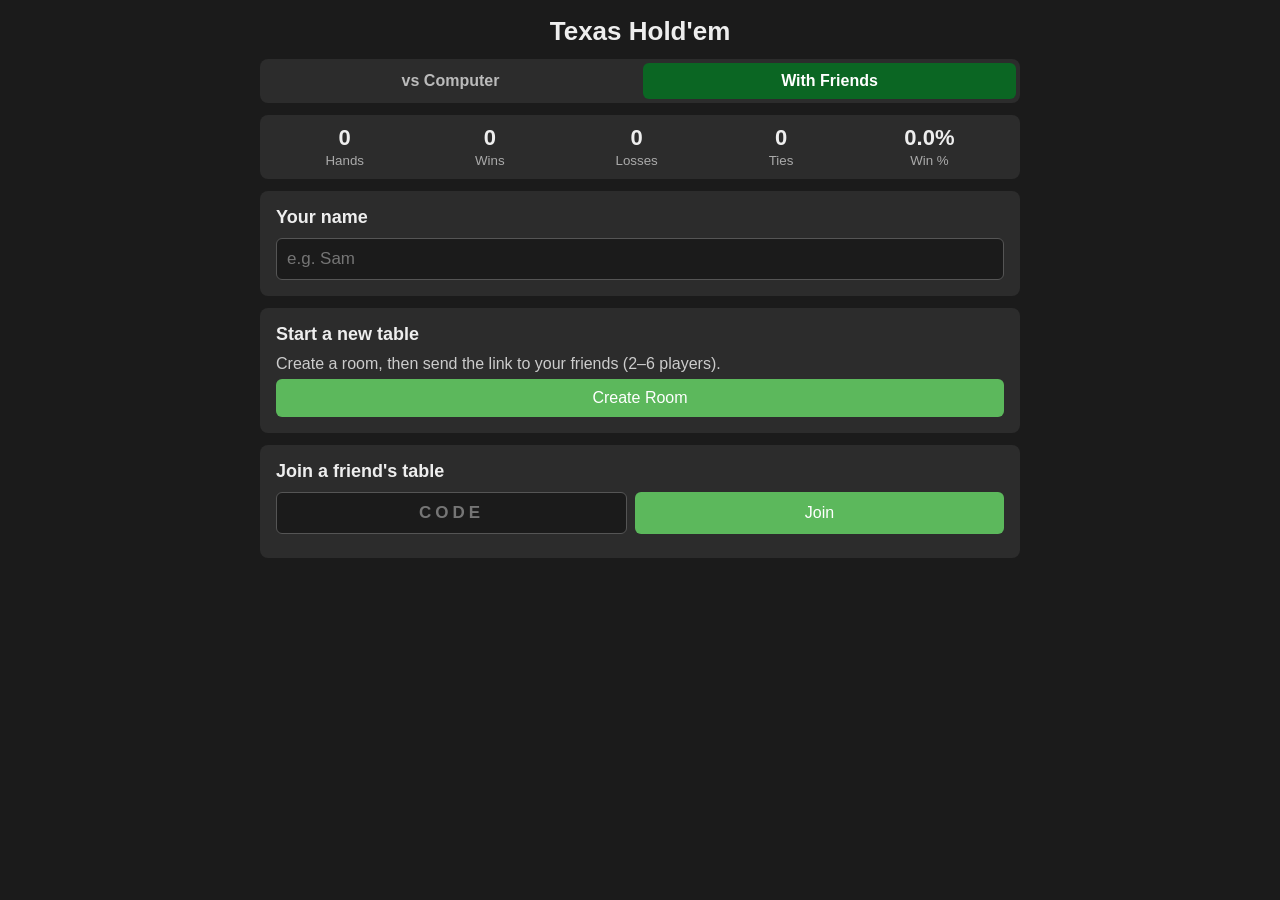
==== friends.html @ 434889f1 "Add 'With Friends' mode: play at a shared table on your own phones - friends.html/friends.js: create" ====
<!DOCTYPE html>
<html lang="en">
<head>
  <meta charset="UTF-8">
  <meta name="viewport" content="width=device-width, initial-scale=1, viewport-fit=cover">
  <title>Texas Hold'em: With Friends</title>
  <meta name="theme-color" content="#1b1b1b">
  <meta name="description" content="Simple Texas Hold'em against the computer or with friends, with win/loss stats.">
  <link rel="manifest" href="manifest.webmanifest">
  <link rel="icon" type="image/png" sizes="192x192" href="icons/icon-192.png">
  <link rel="apple-touch-icon" href="icons/apple-touch-icon.png">
  <meta name="apple-mobile-web-app-capable" content="yes">
  <meta name="mobile-web-app-capable" content="yes">
  <meta name="apple-mobile-web-app-status-bar-style" content="black">
  <meta name="apple-mobile-web-app-title" content="Hold'em">
  <link rel="stylesheet" href="style.css">
</head>
<body>
<div class="wrap">
  <h1>Texas Hold'em</h1>
  <nav class="nav"><a href="./">vs Computer</a><a href="friends.html" class="active">With Friends</a></nav>

  <div class="stats" title="Your hands with friends on this device">
    <div><span id="stat-played">0</span><small>Hands</small></div>
    <div><span id="stat-wins">0</span><small>Wins</small></div>
    <div><span id="stat-losses">0</span><small>Losses</small></div>
    <div><span id="stat-ties">0</span><small>Ties</small></div>
    <div><span id="stat-pct">0.0%</span><small>Win %</small></div>
  </div>

  <!-- Create or join a room -->
  <section id="home-view" hidden>
    <div class="panel">
      <h2>Your name</h2>
      <input type="text" id="name-input" maxlength="16" placeholder="e.g. Sam" autocomplete="nickname">
    </div>
    <div class="panel">
      <h2>Start a new table</h2>
      <p>Create a room, then send the link to your friends (2&ndash;6 players).</p>
      <button class="primary" id="create-btn" style="width:100%">Create Room</button>
    </div>
    <div class="panel">
      <h2>Join a friend's table</h2>
      <div class="row">
        <input type="text" class="code" id="code-input" maxlength="4" placeholder="CODE" autocomplete="off">
        <button class="primary" id="join-btn">Join</button>
      </div>
    </div>
    <div class="error" id="home-error"></div>
  </section>

  <!-- Waiting for players -->
  <section id="lobby-view" hidden>
    <div class="panel" style="text-align:center">
      <p>Room code</p>
      <div class="room-code" id="lobby-code"></div>
      <button class="primary" id="share-btn">Share invite link</button>
      <p id="share-note" style="min-height:20px"></p>
    </div>
    <div class="panel">
      <h2>Players (<span id="lobby-count">0</span>/6)</h2>
      <ul class="lobby-list" id="lobby-list"></ul>
      <button class="primary" id="start-btn" style="width:100%">Start Game</button>
      <p id="lobby-wait"></p>
    </div>
    <div class="footer"><button class="secondary" id="lobby-leave-btn">Leave Room</button></div>
  </section>

  <!-- At the table -->
  <section id="game-view" hidden>
    <div class="room-bar">
      <span>Room <b id="game-code"></b></span>
      <button class="secondary" id="game-share-btn">Invite</button>
    </div>
    <div class="table multi">
      <div class="seats" id="seats"></div>
      <div class="middle">
        <div class="pot">Pot: <b id="pot">0</b> <small id="street"></small></div>
        <div class="cards" id="board"></div>
      </div>
      <div class="seat me-box">
        <div class="cards" id="your-cards"></div>
        <div class="seat-info" id="me-info"></div>
        <div class="equity-box"><span class="label">Win chance:</span><span class="equity" id="equity"></span></div>
      </div>
    </div>

    <div class="message" id="message"></div>

    <div class="controls">
      <button id="fold-btn">Fold</button>
      <button id="call-btn">Check</button>
      <button id="raise-btn">Raise</button>
      <button id="rebuy-btn" hidden>Rebuy 1000</button>
    </div>

    <div class="log"><ul id="log"></ul></div>

    <div class="panel" style="margin-top:14px">
      <h2>Table scores</h2>
      <table class="score">
        <thead><tr><th>Player</th><th>Chips</th><th>Hands</th><th>Won</th><th>Win %</th></tr></thead>
        <tbody id="score-body"></tbody>
      </table>
    </div>
    <div class="footer"><button class="secondary" id="leave-btn">Leave Table</button></div>
  </section>

  <p class="message" id="loading">Loading&hellip;</p>
</div>

<script src="poker.js"></script>
<script src="config.js"></script>
<script src="vendor/supabase.js"></script>
<script src="friends.js"></script>
<script>
  if ('serviceWorker' in navigator && location.protocol.startsWith('http')) {
    window.addEventListener('load', () => navigator.serviceWorker.register('sw.js').catch(() => {}));
  }
</script>
</body>
</html>
---- style.css ----
/* Shared styles for both pages */
* { box-sizing: border-box; -webkit-tap-highlight-color: transparent; }
html, body { background: #1b1b1b; }
body { font-family: Arial, sans-serif; color: #eee; margin: 0;
       padding: max(16px, env(safe-area-inset-top)) max(12px, env(safe-area-inset-right))
                max(16px, env(safe-area-inset-bottom)) max(12px, env(safe-area-inset-left));
       touch-action: manipulation; -webkit-user-select: none; user-select: none; }
.wrap { max-width: 760px; margin: 0 auto; }
h1 { text-align: center; margin: 0 0 12px; font-size: 26px; }
.stats { display: flex; justify-content: space-around; background: #2c2c2c; border-radius: 8px; padding: 10px; margin-bottom: 12px; text-align: center; }
.stats div span { display: block; font-size: 22px; font-weight: bold; }
.stats small { color: #aaa; }
.table { background: #0b6623; border: 8px solid #5a3a1a; border-radius: 120px; padding: 24px 32px; text-align: center; }
.seat { margin: 8px 0; }
.seat-info { font-size: 15px; margin: 6px 0; }
.tag { background: #fff; color: #000; border-radius: 50%; padding: 1px 6px; font-size: 12px; font-weight: bold; margin-left: 6px; }
.bet { color: #ffd700; margin-left: 10px; }
.hand-name { color: #cfe; font-style: italic; margin-left: 10px; }
.cards { display: flex; justify-content: center; gap: 8px; min-height: 84px; }
.card { width: 56px; height: 80px; background: #fff; color: #111; border-radius: 6px; display: flex; align-items: center; justify-content: center; font-size: 22px; font-weight: bold; box-shadow: 0 2px 4px rgba(0,0,0,.4); }
.card.red { color: #c00; }
.card.back { background: repeating-linear-gradient(45deg, #1e3c8c, #1e3c8c 6px, #2a52b8 6px, #2a52b8 12px); border: 2px solid #fff; }
.card.empty { background: rgba(0,0,0,.15); box-shadow: none; border: 1px dashed rgba(255,255,255,.3); }
.middle { margin: 18px 0; }
.pot { font-size: 18px; margin-bottom: 8px; }
.message { min-height: 24px; text-align: center; margin: 12px 0; font-size: 17px; font-weight: bold; }
.controls { display: flex; justify-content: center; gap: 10px; flex-wrap: wrap; }
button { font-size: 16px; padding: 10px 20px; border: none; border-radius: 6px; cursor: pointer; background: #e0e0e0; color: #111; }
button:disabled { opacity: .4; cursor: default; }
#fold-btn { background: #d9534f; color: #fff; }
#call-btn { background: #5bc0de; }
#raise-btn { background: #f0ad4e; }
#next-btn { background: #5cb85c; color: #fff; }
#reset-btn { font-size: 12px; padding: 4px 10px; background: #555; color: #ddd; }
.log { background: #2c2c2c; border-radius: 8px; padding: 8px 12px; margin-top: 14px; max-height: 180px; overflow-y: auto; font-size: 14px; }
.log ul { list-style: none; padding: 0; margin: 0; }
.log li { padding: 2px 0; border-bottom: 1px solid #383838; }
.footer { text-align: center; margin-top: 10px; }
.equity-box { margin-top: 8px; font-size: 14px; color: #cfe; min-height: 18px; }
.equity-box .label { color: #fff; margin-right: 4px; }
.equity span { opacity: .7; white-space: nowrap; }
.equity span.now { opacity: 1; color: #ffd700; font-size: 16px; }

/* Page switcher */
.nav { display: flex; gap: 6px; margin-bottom: 12px; background: #2c2c2c; border-radius: 8px; padding: 4px; }
.nav a { flex: 1; text-align: center; padding: 9px 4px; border-radius: 6px; color: #bbb; text-decoration: none; font-weight: bold; }
.nav a.active { background: #0b6623; color: #fff; }

/* Friends: forms and lobby */
.panel { background: #2c2c2c; border-radius: 8px; padding: 16px; margin-bottom: 12px; }
.panel h2 { margin: 0 0 10px; font-size: 18px; }
.panel p { margin: 6px 0; color: #ccc; }
.row { display: flex; gap: 8px; margin: 8px 0; }
.row > * { flex: 1; }
input[type=text] { font-size: 17px; padding: 10px; border-radius: 6px; border: 1px solid #555; background: #1b1b1b; color: #fff; width: 100%;
                   -webkit-user-select: text; user-select: text; }
input.code { text-transform: uppercase; letter-spacing: 4px; text-align: center; font-weight: bold; }
.primary { background: #5cb85c; color: #fff; }
.secondary { background: #555; color: #eee; }
.error { color: #ff8080; min-height: 20px; margin-top: 6px; }
.room-code { font-size: 40px; font-weight: bold; letter-spacing: 8px; text-align: center; margin: 4px 0; color: #ffd700; }
.lobby-list { list-style: none; padding: 0; margin: 8px 0; }
.lobby-list li { padding: 8px 10px; background: #1f1f1f; border-radius: 6px; margin: 4px 0; }
.room-bar { display: flex; align-items: center; justify-content: space-between; gap: 8px; margin-bottom: 10px; }
.room-bar b { color: #ffd700; letter-spacing: 2px; }
.room-bar button { padding: 6px 12px; font-size: 14px; }

/* Friends: table */
.table.multi { border-radius: 40px; padding: 16px 12px; }
.seats { display: grid; grid-template-columns: repeat(auto-fit, minmax(110px, 1fr)); gap: 8px; }
.seat-box { background: rgba(0,0,0,.25); border-radius: 8px; padding: 6px; font-size: 13px; border: 2px solid transparent; }
.seat-box.turn { border-color: #ffd700; background: rgba(255,215,0,.12); }
.seat-box.out { opacity: .5; }
.seat-box .name { font-weight: bold; font-size: 14px; white-space: nowrap; overflow: hidden; text-overflow: ellipsis; }
.seat-box .cards { min-height: 0; gap: 3px; margin: 4px 0; }
.seat-box .card { width: 30px; height: 42px; font-size: 13px; border-radius: 4px; }
.seat-box .status { color: #cfe; min-height: 16px; }
.seat-box .bet { margin: 0; }
.win { color: #7CFC00; font-weight: bold; }
.loss { color: #ff9a9a; }
.me-box { margin-top: 6px; }
.timer { color: #ffd700; font-weight: bold; }
.score { width: 100%; border-collapse: collapse; font-size: 14px; }
.score th, .score td { padding: 5px 4px; text-align: right; border-bottom: 1px solid #383838; }
.score th:first-child, .score td:first-child { text-align: left; }
.score tr.me td { color: #ffd700; }
#rebuy-btn { background: #5cb85c; color: #fff; }

/* Phones */
@media (max-width: 520px) {
  h1 { font-size: 22px; margin-bottom: 8px; }
  .stats { padding: 8px 4px; }
  .stats div span { font-size: 18px; }
  .stats small { font-size: 11px; }
  .table { border-radius: 40px; border-width: 6px; padding: 14px 8px; }
  .cards { gap: 5px; min-height: 68px; }
  .card { width: 46px; height: 66px; font-size: 18px; }
  .middle { margin: 12px 0; }
  .seat-info { font-size: 14px; }
  .bet, .hand-name { display: inline-block; margin-left: 6px; }
  .message { font-size: 15px; margin: 10px 0; }
  .controls { gap: 8px; flex-wrap: nowrap; }
  .controls button { flex: 1; padding: 14px 4px; font-size: 16px; }
  .log { max-height: 140px; font-size: 13px; }
  .seats { grid-template-columns: repeat(3, 1fr); gap: 5px; }
  .seat-box { padding: 4px; font-size: 12px; }
  .seat-box .card { width: 26px; height: 36px; font-size: 11px; }
  .room-code { font-size: 34px; }
}
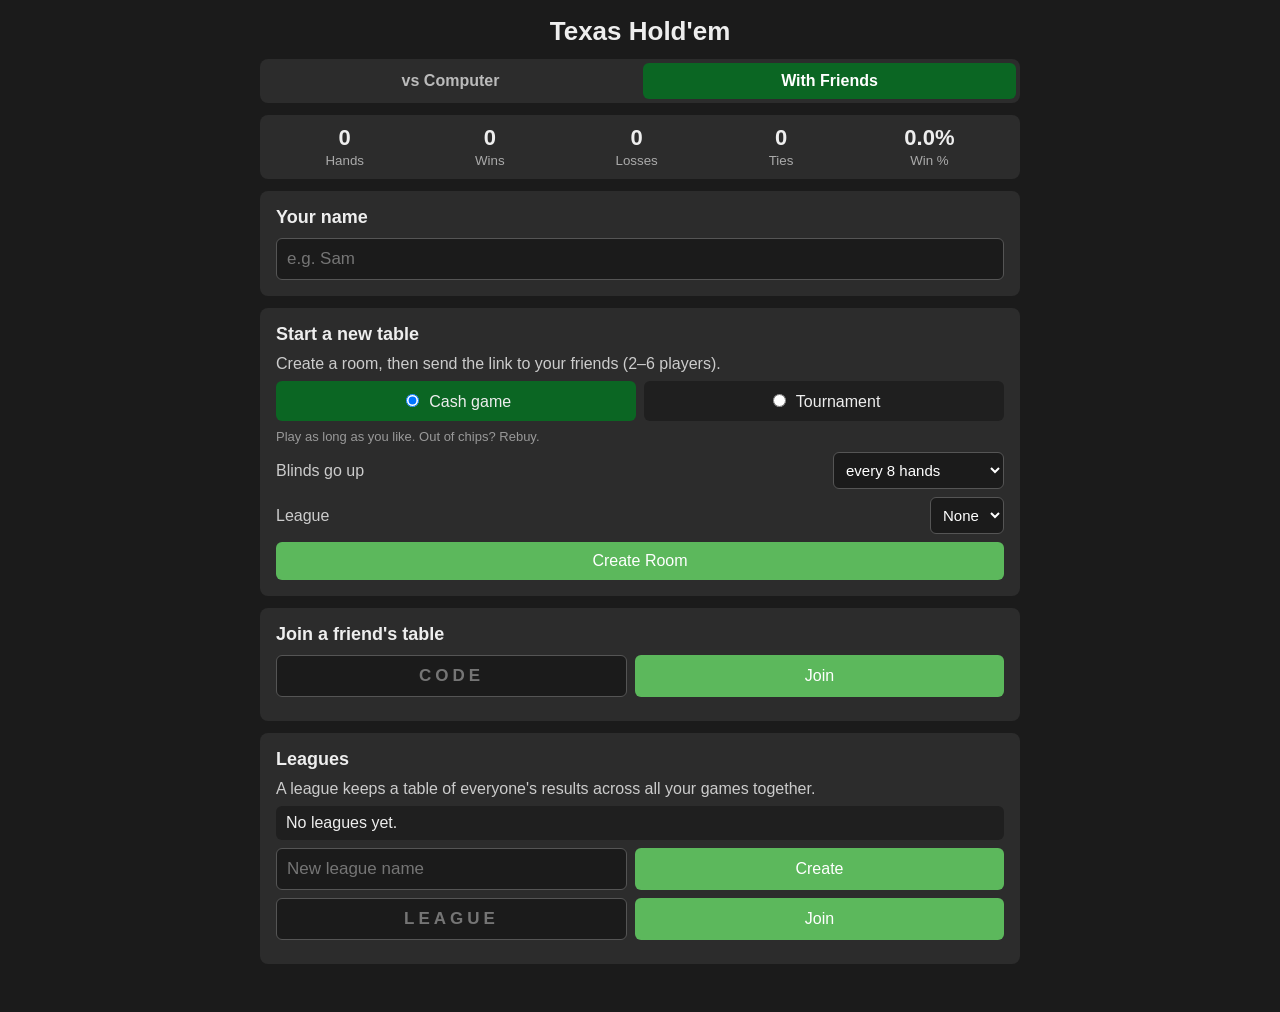
==== commit 9b171e20: "Add tournaments and league tables to friends games - Rooms are now a cash game or a tournament: no r" ====
--- a/friends.html
+++ b/friends.html
@@ -37,6 +37,17 @@
     <div class="panel">
       <h2>Start a new table</h2>
       <p>Create a room, then send the link to your friends (2&ndash;6 players).</p>
+      <div class="choice">
+        <label><input type="radio" name="mode" value="cash" checked> Cash game</label>
+        <label><input type="radio" name="mode" value="tournament"> Tournament</label>
+      </div>
+      <p class="hint" id="mode-hint">Play as long as you like. Out of chips? Rebuy.</p>
+      <label class="field" id="speed-field" hidden>Blinds go up
+        <select id="speed-select"><option value="normal">every 8 hands</option><option value="fast">every 4 hands (fast)</option></select>
+      </label>
+      <label class="field">League
+        <select id="league-select"><option value="">None</option></select>
+      </label>
       <button class="primary" id="create-btn" style="width:100%">Create Room</button>
     </div>
     <div class="panel">
@@ -46,7 +57,53 @@
         <button class="primary" id="join-btn">Join</button>
       </div>
     </div>
+    <div class="panel">
+      <h2>Leagues</h2>
+      <p>A league keeps a table of everyone's results across all your games together.</p>
+      <ul class="lobby-list" id="my-leagues"></ul>
+      <div class="row">
+        <input type="text" id="league-name-input" maxlength="30" placeholder="New league name">
+        <button class="primary" id="league-create-btn">Create</button>
+      </div>
+      <div class="row">
+        <input type="text" class="code" id="league-code-input" maxlength="6" placeholder="LEAGUE" autocomplete="off">
+        <button class="primary" id="league-join-btn">Join</button>
+      </div>
+    </div>
     <div class="error" id="home-error"></div>
+  </section>
+
+  <!-- A league's table -->
+  <section id="league-view" hidden>
+    <div class="panel" style="text-align:center">
+      <h2 id="league-title"></h2>
+      <p>League code</p>
+      <div class="room-code" id="league-code"></div>
+      <button class="secondary" id="league-share-btn">Share league link</button>
+      <p id="league-share-note" style="min-height:20px"></p>
+      <div id="league-member-actions">
+        <div class="row">
+          <button class="primary" id="league-tournament-btn">New tournament</button>
+          <button class="secondary" id="league-cash-btn">New cash game</button>
+        </div>
+      </div>
+      <button class="primary" id="league-join-here-btn" hidden style="width:100%">Join this league</button>
+      <div class="error" id="league-error"></div>
+    </div>
+    <div class="panel">
+      <h2>League table</h2>
+      <table class="score league">
+        <thead><tr><th>#</th><th>Player</th><th>Pts</th><th>Played</th><th>Wins</th><th>Avg</th><th>Hands won</th></tr></thead>
+        <tbody id="league-body"></tbody>
+      </table>
+      <p class="hint">Tournament points: everyone you finish above, plus 1. Winning a 6-player tournament
+        scores 6, last place scores 1. Avg = average finishing place. Hands won counts every league game.</p>
+    </div>
+    <div class="panel">
+      <h2>Recent tournaments</h2>
+      <ul class="lobby-list" id="league-recent"></ul>
+    </div>
+    <div class="footer"><button class="secondary" id="league-back-btn">Back</button></div>
   </section>
 
   <!-- Waiting for players -->
@@ -54,6 +111,7 @@
     <div class="panel" style="text-align:center">
       <p>Room code</p>
       <div class="room-code" id="lobby-code"></div>
+      <p id="lobby-mode"></p>
       <button class="primary" id="share-btn">Share invite link</button>
       <p id="share-note" style="min-height:20px"></p>
     </div>
@@ -69,25 +127,36 @@
   <!-- At the table -->
   <section id="game-view" hidden>
     <div class="room-bar">
-      <span>Room <b id="game-code"></b></span>
+      <span>Room <b id="game-code"></b> <small id="game-info"></small></span>
       <button class="secondary" id="game-share-btn">Invite</button>
     </div>
+    <div class="panel final" id="final-panel" hidden>
+      <h2 id="final-title"></h2>
+      <table class="score">
+        <thead><tr><th>Place</th><th>Player</th><th id="final-points-head">Points</th></tr></thead>
+        <tbody id="final-body"></tbody>
+      </table>
+      <button class="primary" id="again-btn" style="width:100%;margin-top:10px">Play again</button>
+      <p id="final-note"></p>
+    </div>
+
     <div class="table multi">
       <div class="seats" id="seats"></div>
       <div class="middle">
         <div class="pot">Pot: <b id="pot">0</b> <small id="street"></small></div>
+        <div class="blinds" id="blinds-info"></div>
         <div class="cards" id="board"></div>
       </div>
       <div class="seat me-box">
         <div class="cards" id="your-cards"></div>
         <div class="seat-info" id="me-info"></div>
-        <div class="equity-box"><span class="label">Win chance:</span><span class="equity" id="equity"></span></div>
+        <div class="equity-box" id="equity-box" hidden><span class="label">Win chance:</span><span class="equity" id="equity"></span></div>
       </div>
     </div>
 
     <div class="message" id="message"></div>
 
-    <div class="controls">
+    <div class="controls" id="controls">
       <button id="fold-btn">Fold</button>
       <button id="call-btn">Check</button>
       <button id="raise-btn">Raise</button>
--- a/style.css
+++ b/style.css
@@ -84,7 +84,20 @@
 .score th, .score td { padding: 5px 4px; text-align: right; border-bottom: 1px solid #383838; }
 .score th:first-child, .score td:first-child { text-align: left; }
 .score tr.me td { color: #ffd700; }
+.score.league th:nth-child(2), .score.league td:nth-child(2) { text-align: left; }
+.final { margin-bottom: 12px; }
 #rebuy-btn { background: #5cb85c; color: #fff; }
+.choice { display: flex; gap: 8px; margin: 8px 0; }
+.choice label { flex: 1; background: #1f1f1f; border-radius: 6px; padding: 10px; text-align: center; cursor: pointer; }
+.choice label:has(input:checked) { background: #0b6623; }
+.choice input { margin-right: 6px; }
+.field { display: flex; align-items: center; justify-content: space-between; gap: 10px; margin: 8px 0; color: #ccc; }
+select { font-size: 15px; padding: 8px; border-radius: 6px; background: #1b1b1b; color: #fff; border: 1px solid #555; }
+.hint { color: #999 !important; font-size: 13px; }
+.blinds { color: #cfe; font-size: 13px; margin-bottom: 8px; }
+.final { border: 2px solid #ffd700; }
+.lobby-list li a { color: #ffd700; }
+.lobby-list li.league-item { display: flex; justify-content: space-between; align-items: center; cursor: pointer; }
 
 /* Phones */
 @media (max-width: 520px) {
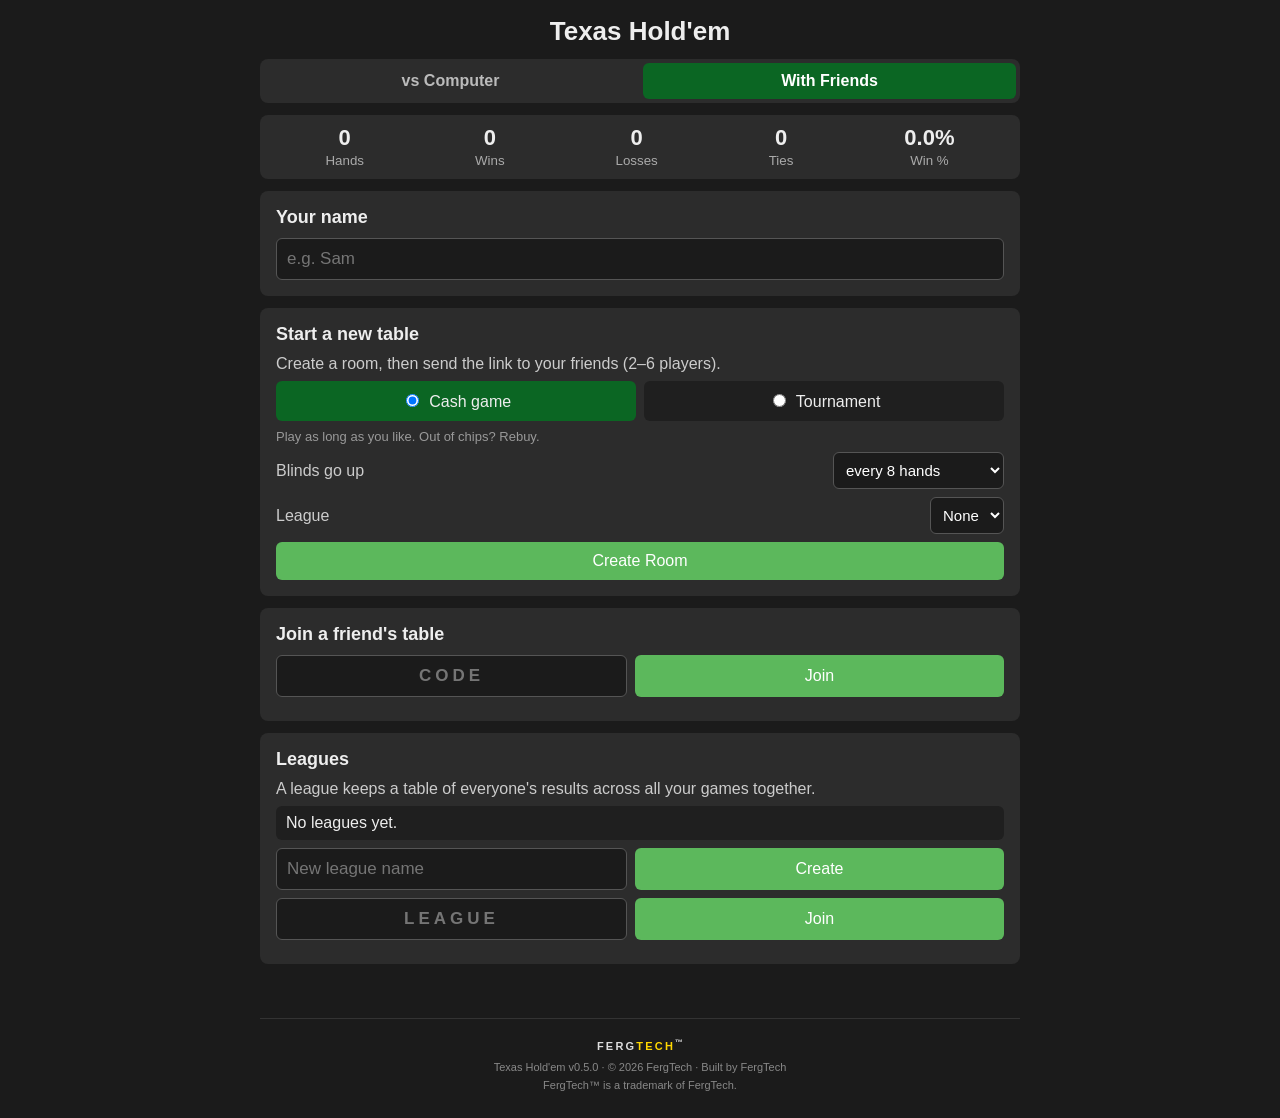
==== commit ef7a6bdb: "Add FergTech copyright, trademark and version line (v0.5.0) - version.js: release line on every scre" ====
--- a/friends.html
+++ b/friends.html
@@ -176,8 +176,10 @@
   </section>
 
   <p class="message" id="loading">Loading&hellip;</p>
+  <footer class="colophon" data-release></footer>
 </div>
 
+<script src="version.js"></script>
 <script src="poker.js"></script>
 <script src="config.js"></script>
 <script src="vendor/supabase.js"></script>
--- a/style.css
+++ b/style.css
@@ -40,6 +40,14 @@
 .equity-box .label { color: #fff; margin-right: 4px; }
 .equity span { opacity: .7; white-space: nowrap; }
 .equity span.now { opacity: 1; color: #ffd700; font-size: 16px; }
+
+/* FergTech release line at the foot of every screen */
+.colophon { margin-top: 22px; padding: 18px 10px 8px; text-align: center; border-top: 1px solid #333; color: #888; font-size: 11px; line-height: 1.6; }
+.colophon .fx { font-weight: 800; font-size: 11px; letter-spacing: .2em; color: #ddd; margin-bottom: 4px; }
+.colophon .fx i { font-style: normal; color: #ffd700; }
+.colophon .fx sup { font-size: 8px; letter-spacing: 0; }
+.colophon p { margin: 0; }
+.colophon .build { opacity: .8; }
 
 /* Page switcher */
 .nav { display: flex; gap: 6px; margin-bottom: 12px; background: #2c2c2c; border-radius: 8px; padding: 4px; }
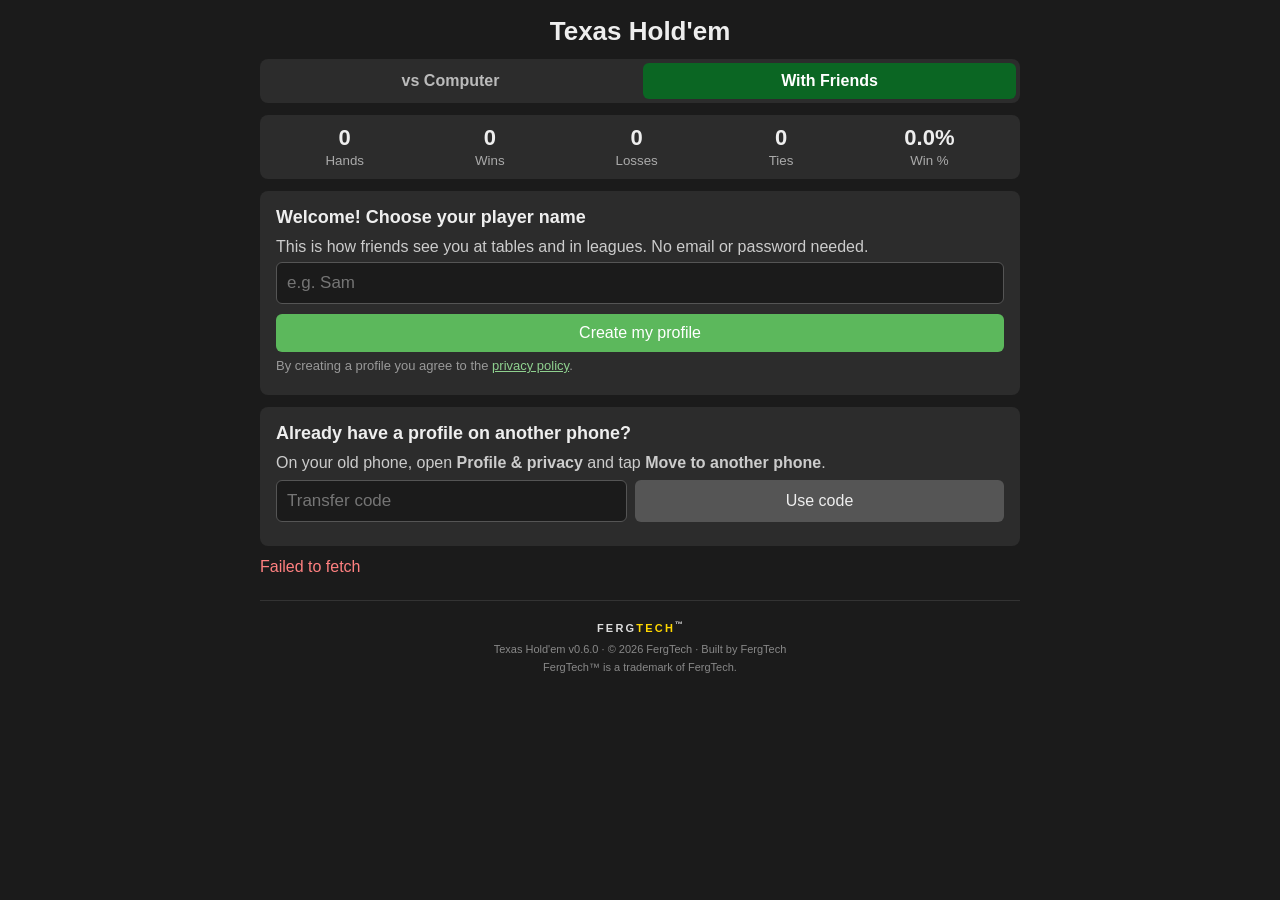
==== commit f5d08f01: "Profiles, friends and invites; privacy pages; security hardening (v0.6.0) - First visit asks for a p" ====
--- a/friends.html
+++ b/friends.html
@@ -4,6 +4,7 @@
   <meta charset="UTF-8">
   <meta name="viewport" content="width=device-width, initial-scale=1, viewport-fit=cover">
   <title>Texas Hold'em: With Friends</title>
+  <meta http-equiv="Content-Security-Policy" content="default-src 'self'; script-src 'self'; style-src 'self' 'unsafe-inline'; img-src 'self' data:; connect-src 'self' https://lcekdvxhuimoxpiadism.supabase.co wss://lcekdvxhuimoxpiadism.supabase.co; manifest-src 'self'; worker-src 'self'; object-src 'none'; base-uri 'none'; form-action 'none'">
   <meta name="theme-color" content="#1b1b1b">
   <meta name="description" content="Simple Texas Hold'em against the computer or with friends, with win/loss stats.">
   <link rel="manifest" href="manifest.webmanifest">
@@ -28,11 +29,63 @@
     <div><span id="stat-pct">0.0%</span><small>Win %</small></div>
   </div>
 
+  <!-- First visit: create a profile -->
+  <section id="setup-view" hidden>
+    <div class="panel">
+      <h2>Welcome! Choose your player name</h2>
+      <p>This is how friends see you at tables and in leagues. No email or password needed.</p>
+      <input type="text" id="name-input" maxlength="16" placeholder="e.g. Sam" autocomplete="nickname">
+      <button class="primary" id="setup-btn" style="width:100%;margin-top:10px">Create my profile</button>
+      <p class="hint">By creating a profile you agree to the <a href="privacy.html">privacy policy</a>.</p>
+    </div>
+    <div class="panel">
+      <h2>Already have a profile on another phone?</h2>
+      <p>On your old phone, open <b>Profile &amp; privacy</b> and tap <b>Move to another phone</b>.</p>
+      <div class="row">
+        <input type="text" id="restore-input" placeholder="Transfer code" autocomplete="off">
+        <button class="secondary" id="restore-btn">Use code</button>
+      </div>
+    </div>
+    <div class="error" id="setup-error"></div>
+  </section>
+
+  <!-- Profile & privacy -->
+  <section id="profile-view" hidden>
+    <div class="panel">
+      <h2>Your profile</h2>
+      <div class="row">
+        <input type="text" id="rename-input" maxlength="16" autocomplete="nickname">
+        <button class="primary" id="rename-btn">Save name</button>
+      </div>
+      <p>Your friend code: <b class="friend-code" id="profile-code"></b></p>
+    </div>
+    <div class="panel">
+      <h2>Move to another phone</h2>
+      <p>Your profile lives on this phone. To use it on a new phone, show the transfer code and enter it there.
+        <b>Keep it private:</b> anyone with it can use your profile.</p>
+      <button class="secondary" id="transfer-btn">Show transfer code</button>
+      <input type="text" id="transfer-output" readonly hidden style="margin-top:8px">
+    </div>
+    <div class="panel danger">
+      <h2>Delete my profile</h2>
+      <p>Deletes your profile and friends list from our server, removes your name from league tables
+        (results show as "Deleted player") and clears this app's data on this phone. This can't be undone.</p>
+      <button class="danger-btn" id="delete-btn">Delete my profile</button>
+    </div>
+    <p class="hint" style="text-align:center"><a href="privacy.html">Privacy policy</a> · <a href="delete-data.html">Deleting your data</a></p>
+    <div class="error" id="profile-error"></div>
+    <div class="footer"><button class="secondary" id="profile-back-btn">Back</button></div>
+  </section>
+
   <!-- Create or join a room -->
   <section id="home-view" hidden>
-    <div class="panel">
-      <h2>Your name</h2>
-      <input type="text" id="name-input" maxlength="16" placeholder="e.g. Sam" autocomplete="nickname">
+    <div class="panel profile-bar">
+      <div>Playing as <b id="me-name"></b><br><small>Friend code <b class="friend-code" id="me-code"></b></small></div>
+      <button class="secondary" id="profile-btn">Profile &amp; privacy</button>
+    </div>
+    <div class="panel invites" id="invites-panel" hidden>
+      <h2>Invites</h2>
+      <ul class="lobby-list" id="invites-list"></ul>
     </div>
     <div class="panel">
       <h2>Start a new table</h2>
@@ -56,6 +109,16 @@
         <input type="text" class="code" id="code-input" maxlength="4" placeholder="CODE" autocomplete="off">
         <button class="primary" id="join-btn">Join</button>
       </div>
+    </div>
+    <div class="panel">
+      <h2>Friends</h2>
+      <ul class="lobby-list" id="friends-list"></ul>
+      <div class="row">
+        <input type="text" class="code" id="friend-code-input" maxlength="8" placeholder="FRIEND CODE" autocomplete="off">
+        <button class="primary" id="friend-add-btn">Add</button>
+      </div>
+      <button class="secondary" id="friend-share-btn" style="width:100%">Share my friend link</button>
+      <p id="friend-share-note" class="hint"></p>
     </div>
     <div class="panel">
       <h2>Leagues</h2>
@@ -112,7 +175,10 @@
       <p>Room code</p>
       <div class="room-code" id="lobby-code"></div>
       <p id="lobby-mode"></p>
-      <button class="primary" id="share-btn">Share invite link</button>
+      <div class="row">
+        <button class="primary" id="share-btn">Share invite link</button>
+        <button class="secondary invite-friends-btn">Invite friends</button>
+      </div>
       <p id="share-note" style="min-height:20px"></p>
     </div>
     <div class="panel">
@@ -128,7 +194,7 @@
   <section id="game-view" hidden>
     <div class="room-bar">
       <span>Room <b id="game-code"></b> <small id="game-info"></small></span>
-      <button class="secondary" id="game-share-btn">Invite</button>
+      <span><button class="secondary invite-friends-btn">Friends</button> <button class="secondary" id="game-share-btn">Link</button></span>
     </div>
     <div class="panel final" id="final-panel" hidden>
       <h2 id="final-title"></h2>
@@ -175,6 +241,15 @@
     <div class="footer"><button class="secondary" id="leave-btn">Leave Table</button></div>
   </section>
 
+  <!-- Invite friends to the current table -->
+  <div class="overlay" id="invite-overlay" hidden>
+    <div class="panel">
+      <h2>Invite friends to this table</h2>
+      <ul class="lobby-list" id="invite-list"></ul>
+      <button class="secondary" id="invite-close-btn" style="width:100%">Done</button>
+    </div>
+  </div>
+
   <p class="message" id="loading">Loading&hellip;</p>
   <footer class="colophon" data-release></footer>
 </div>
@@ -184,10 +259,6 @@
 <script src="config.js"></script>
 <script src="vendor/supabase.js"></script>
 <script src="friends.js"></script>
-<script>
-  if ('serviceWorker' in navigator && location.protocol.startsWith('http')) {
-    window.addEventListener('load', () => navigator.serviceWorker.register('sw.js').catch(() => {}));
-  }
-</script>
+<script src="sw-register.js"></script>
 </body>
 </html>
--- a/style.css
+++ b/style.css
@@ -73,6 +73,24 @@
 .room-bar b { color: #ffd700; letter-spacing: 2px; }
 .room-bar button { padding: 6px 12px; font-size: 14px; }
 
+.doc h3 { margin: 16px 0 6px; font-size: 16px; }
+.doc li { margin: 4px 0; color: #ccc; }
+.doc .panel { -webkit-user-select: text; user-select: text; }
+
+/* Profiles & friends */
+.profile-bar { display: flex; justify-content: space-between; align-items: center; gap: 10px; }
+.profile-bar button { padding: 8px 12px; font-size: 14px; }
+.friend-code { letter-spacing: 2px; color: #ffd700; }
+.lobby-list li.item { display: flex; justify-content: space-between; align-items: center; gap: 8px; }
+.lobby-list li.item button { padding: 6px 10px; font-size: 13px; }
+.invites { border: 2px solid #5cb85c; }
+.danger { border: 1px solid #a33; }
+.danger-btn { background: #d9534f; color: #fff; width: 100%; }
+.overlay { position: fixed; inset: 0; background: rgba(0,0,0,.7); display: flex; align-items: center; justify-content: center; padding: 16px; z-index: 10; }
+.overlay[hidden] { display: none; }
+.overlay .panel { width: 100%; max-width: 420px; max-height: 80vh; overflow-y: auto; }
+a { color: #8fd18f; }
+
 /* Friends: table */
 .table.multi { border-radius: 40px; padding: 16px 12px; }
 .seats { display: grid; grid-template-columns: repeat(auto-fit, minmax(110px, 1fr)); gap: 8px; }
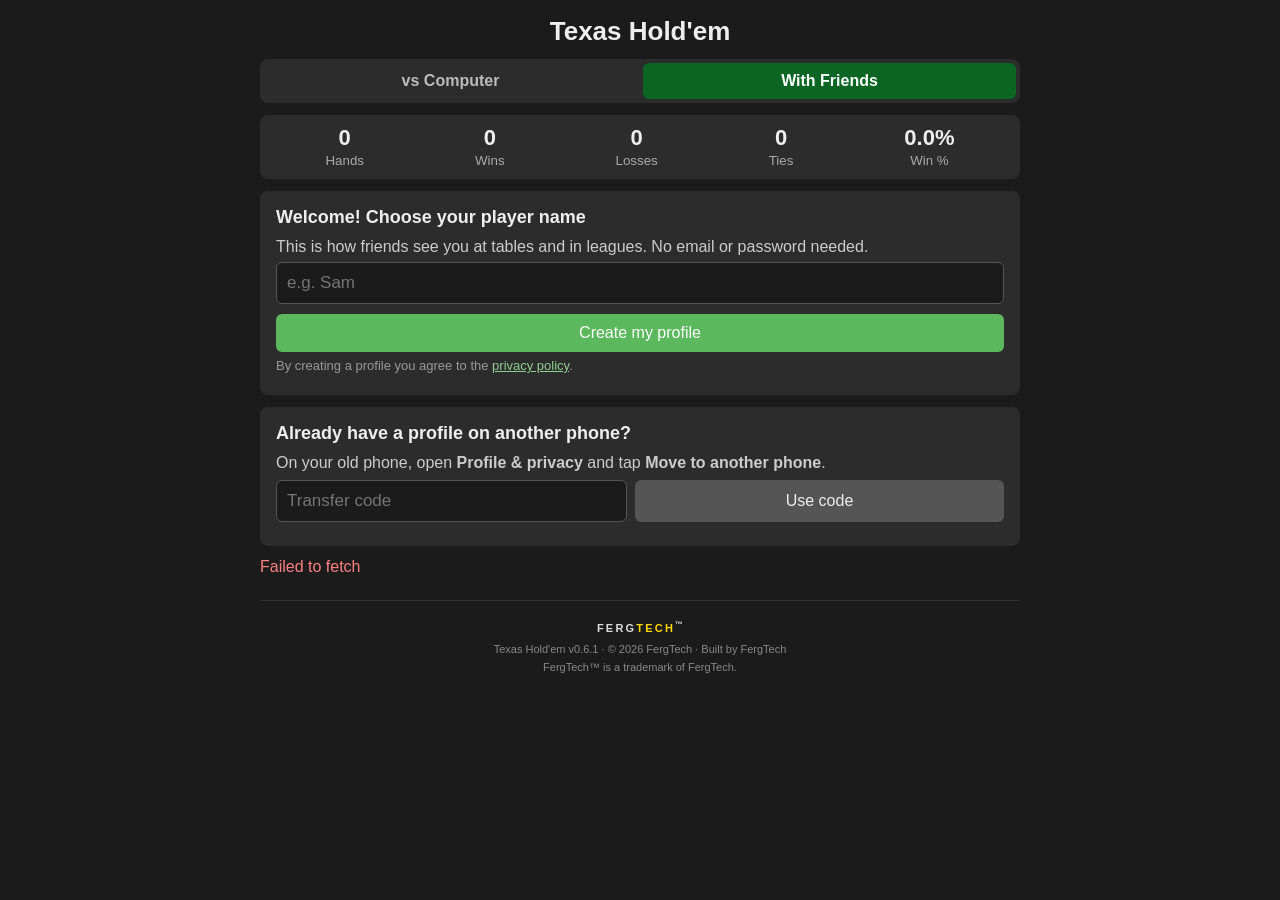
==== commit 15d5c9a3: "Prepare poker.fergtech.ie and the Google Play app (v0.6.1) - CNAME and .well-known/assetlinks.json p" ====
--- a/friends.html
+++ b/friends.html
@@ -194,11 +194,11 @@
   <section id="game-view" hidden>
     <div class="room-bar">
       <span>Room <b id="game-code"></b> <small id="game-info"></small></span>
-      <span><button class="secondary invite-friends-btn">Friends</button> <button class="secondary" id="game-share-btn">Link</button></span>
+      <span class="room-actions"><button class="secondary invite-friends-btn">Friends</button><button class="secondary" id="game-share-btn">Link</button></span>
     </div>
     <div class="panel final" id="final-panel" hidden>
       <h2 id="final-title"></h2>
-      <table class="score">
+      <table class="score league">
         <thead><tr><th>Place</th><th>Player</th><th id="final-points-head">Points</th></tr></thead>
         <tbody id="final-body"></tbody>
       </table>
--- a/style.css
+++ b/style.css
@@ -72,6 +72,8 @@
 .room-bar { display: flex; align-items: center; justify-content: space-between; gap: 8px; margin-bottom: 10px; }
 .room-bar b { color: #ffd700; letter-spacing: 2px; }
 .room-bar button { padding: 6px 12px; font-size: 14px; }
+.room-bar .room-actions { display: flex; gap: 6px; flex-shrink: 0; }
+#game-info { display: block; color: #aaa; font-size: 12px; margin-top: 2px; }
 
 .doc h3 { margin: 16px 0 6px; font-size: 16px; }
 .doc li { margin: 4px 0; color: #ccc; }
@@ -118,6 +120,7 @@
 .choice label:has(input:checked) { background: #0b6623; }
 .choice input { margin-right: 6px; }
 .field { display: flex; align-items: center; justify-content: space-between; gap: 10px; margin: 8px 0; color: #ccc; }
+.field[hidden] { display: none; }
 select { font-size: 15px; padding: 8px; border-radius: 6px; background: #1b1b1b; color: #fff; border: 1px solid #555; }
 .hint { color: #999 !important; font-size: 13px; }
 .blinds { color: #cfe; font-size: 13px; margin-bottom: 8px; }
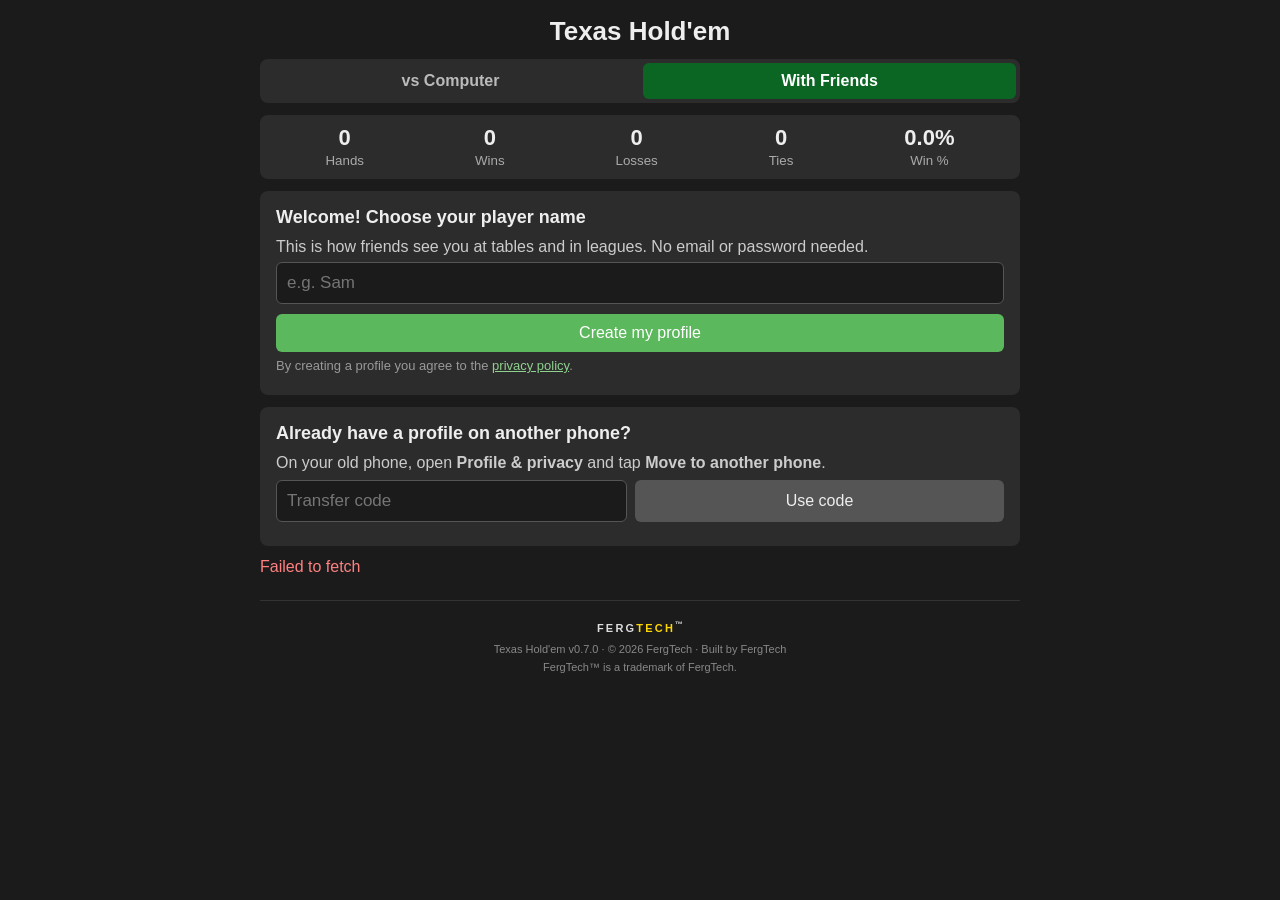
==== commit f745bfdb: "No-limit betting: choose any amount or go all in (v0.7.0) - Bet panel (betting.js) shared by both pa" ====
--- a/friends.html
+++ b/friends.html
@@ -228,6 +228,7 @@
       <button id="raise-btn">Raise</button>
       <button id="rebuy-btn" hidden>Rebuy 1000</button>
     </div>
+    <div id="bet-panel" hidden></div>
 
     <div class="log"><ul id="log"></ul></div>
 
@@ -255,6 +256,7 @@
 </div>
 
 <script src="version.js"></script>
+<script src="betting.js"></script>
 <script src="poker.js"></script>
 <script src="config.js"></script>
 <script src="vendor/supabase.js"></script>
--- a/style.css
+++ b/style.css
@@ -48,6 +48,22 @@
 .colophon .fx sup { font-size: 8px; letter-spacing: 0; }
 .colophon p { margin: 0; }
 .colophon .build { opacity: .8; }
+
+/* Bet / raise chooser */
+.bet-panel { background: #2c2c2c; border: 2px solid #f0ad4e; border-radius: 10px; padding: 12px; margin-top: 10px; }
+.bet-panel[hidden] { display: none; }
+.bet-top { display: flex; align-items: center; justify-content: space-between; gap: 10px; margin-bottom: 8px; font-weight: bold; }
+.bet-input { width: 120px; font-size: 20px; padding: 8px; border-radius: 6px; border: 1px solid #555; background: #1b1b1b; color: #ffd700; text-align: right;
+             -webkit-user-select: text; user-select: text; }
+.bet-range { width: 100%; accent-color: #f0ad4e; height: 28px; }
+.bet-presets { display: flex; gap: 6px; margin: 8px 0; }
+.bet-presets button { flex: 1; padding: 10px 4px; font-size: 14px; }
+.bet-presets button.active { outline: 2px solid #ffd700; }
+.bet-presets button.allin { background: #8b1a1a; color: #fff; }
+.bet-actions { display: flex; gap: 8px; }
+.bet-actions button { flex: 1; padding: 12px 4px; }
+.bet-actions .bet-confirm { flex: 2; background: #f0ad4e; color: #111; font-weight: bold; }
+.bet-hint { color: #ff9a9a; font-size: 13px; min-height: 16px; margin-top: 6px; text-align: center; }
 
 /* Page switcher */
 .nav { display: flex; gap: 6px; margin-bottom: 12px; background: #2c2c2c; border-radius: 8px; padding: 4px; }
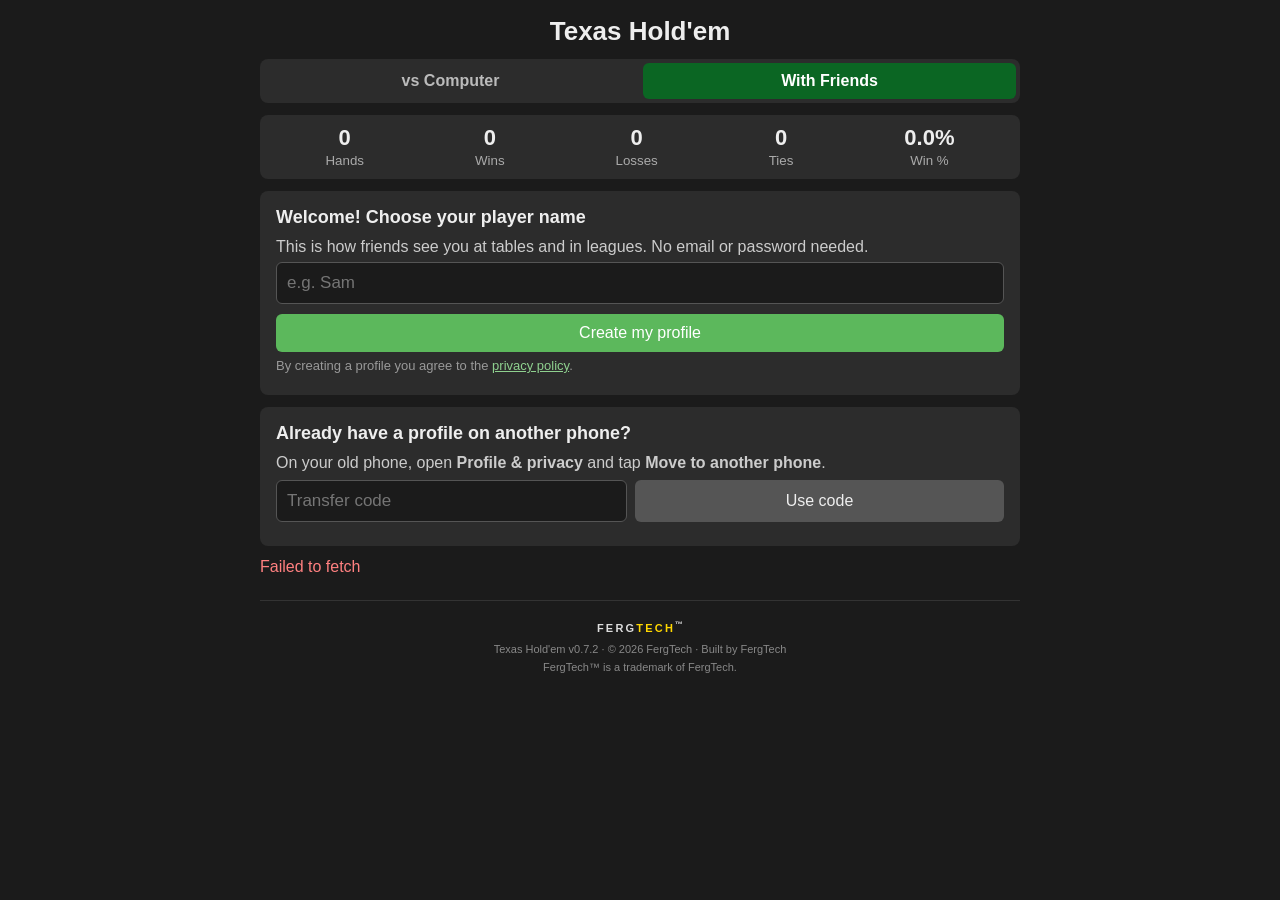
==== commit d9811c21: "Simpler betting: Fold, Call and an always-visible chip tray (v0.7.2) - Remove the separate Raise but" ====
--- a/friends.html
+++ b/friends.html
@@ -225,10 +225,9 @@
     <div class="controls" id="controls">
       <button id="fold-btn">Fold</button>
       <button id="call-btn">Check</button>
-      <button id="raise-btn">Raise</button>
       <button id="rebuy-btn" hidden>Rebuy 1000</button>
     </div>
-    <div id="bet-panel" hidden></div>
+    <div id="bet-panel"></div>
 
     <div class="log"><ul id="log"></ul></div>
 
--- a/style.css
+++ b/style.css
@@ -49,21 +49,34 @@
 .colophon p { margin: 0; }
 .colophon .build { opacity: .8; }
 
-/* Bet / raise chooser */
-.bet-panel { background: #2c2c2c; border: 2px solid #f0ad4e; border-radius: 10px; padding: 12px; margin-top: 10px; }
-.bet-panel[hidden] { display: none; }
-.bet-top { display: flex; align-items: center; justify-content: space-between; gap: 10px; margin-bottom: 8px; font-weight: bold; }
-.bet-input { width: 120px; font-size: 20px; padding: 8px; border-radius: 6px; border: 1px solid #555; background: #1b1b1b; color: #ffd700; text-align: right;
-             -webkit-user-select: text; user-select: text; }
-.bet-range { width: 100%; accent-color: #f0ad4e; height: 28px; }
-.bet-presets { display: flex; gap: 6px; margin: 8px 0; }
-.bet-presets button { flex: 1; padding: 10px 4px; font-size: 14px; }
-.bet-presets button.active { outline: 2px solid #ffd700; }
-.bet-presets button.allin { background: #8b1a1a; color: #fff; }
+/* Chip tray: always visible under Fold / Call */
+.bet-panel { margin-top: 10px; transition: opacity .15s; }
+.bet-panel.off { opacity: .45; }
+.chip-row { display: flex; justify-content: space-between; gap: 8px; margin-bottom: 10px; }
+.chip { flex: 1; max-width: 64px; aspect-ratio: 1; border-radius: 50%; padding: 0; position: relative; color: #fff;
+        font-weight: 800; font-size: 15px; box-shadow: 0 3px 0 rgba(0,0,0,.45), 0 4px 8px rgba(0,0,0,.35); transition: transform .08s; }
+/* the white edge stripes of a casino chip */
+.chip::before { content: ""; position: absolute; inset: 3px; border-radius: 50%; border: 4px dashed rgba(255,255,255,.9); }
+.chip span { position: relative; display: inline-flex; align-items: center; justify-content: center; width: 58%; aspect-ratio: 1;
+             border-radius: 50%; background: inherit; border: 2px solid rgba(255,255,255,.55); text-shadow: 0 1px 1px rgba(0,0,0,.5); }
+.chip:active, .chip.pop { transform: translateY(2px) scale(.95); }
+.chip:disabled { opacity: .3; cursor: default; }
+.bet-panel.off .chip:disabled { opacity: 1; }
+.chip-red { background: #c62828; }
+.chip-green { background: #2e7d32; }
+.chip-black { background: #1d1d1d; }
+.chip-black::before { border-color: rgba(255,255,255,.75); }
+.chip-purple { background: #6a1b9a; }
+.chip-yellow { background: #f2c230; color: #222; }
+.chip-yellow span { text-shadow: none; border-color: rgba(0,0,0,.25); }
+.chip-yellow::before { border-color: rgba(120,80,0,.6); }
 .bet-actions { display: flex; gap: 8px; }
-.bet-actions button { flex: 1; padding: 12px 4px; }
+.bet-actions button { padding: 14px 6px; font-size: 16px; }
+.bet-actions .bet-clear { flex: 1; }
+.bet-actions .bet-allin { flex: 1; background: #8b1a1a; color: #fff; }
 .bet-actions .bet-confirm { flex: 2; background: #f0ad4e; color: #111; font-weight: bold; }
-.bet-hint { color: #ff9a9a; font-size: 13px; min-height: 16px; margin-top: 6px; text-align: center; }
+.bet-panel.off .bet-actions button:disabled { opacity: 1; }
+@media (prefers-reduced-motion: reduce) { .chip, .bet-panel { transition: none; } }
 
 /* Page switcher */
 .nav { display: flex; gap: 6px; margin-bottom: 12px; background: #2c2c2c; border-radius: 8px; padding: 4px; }
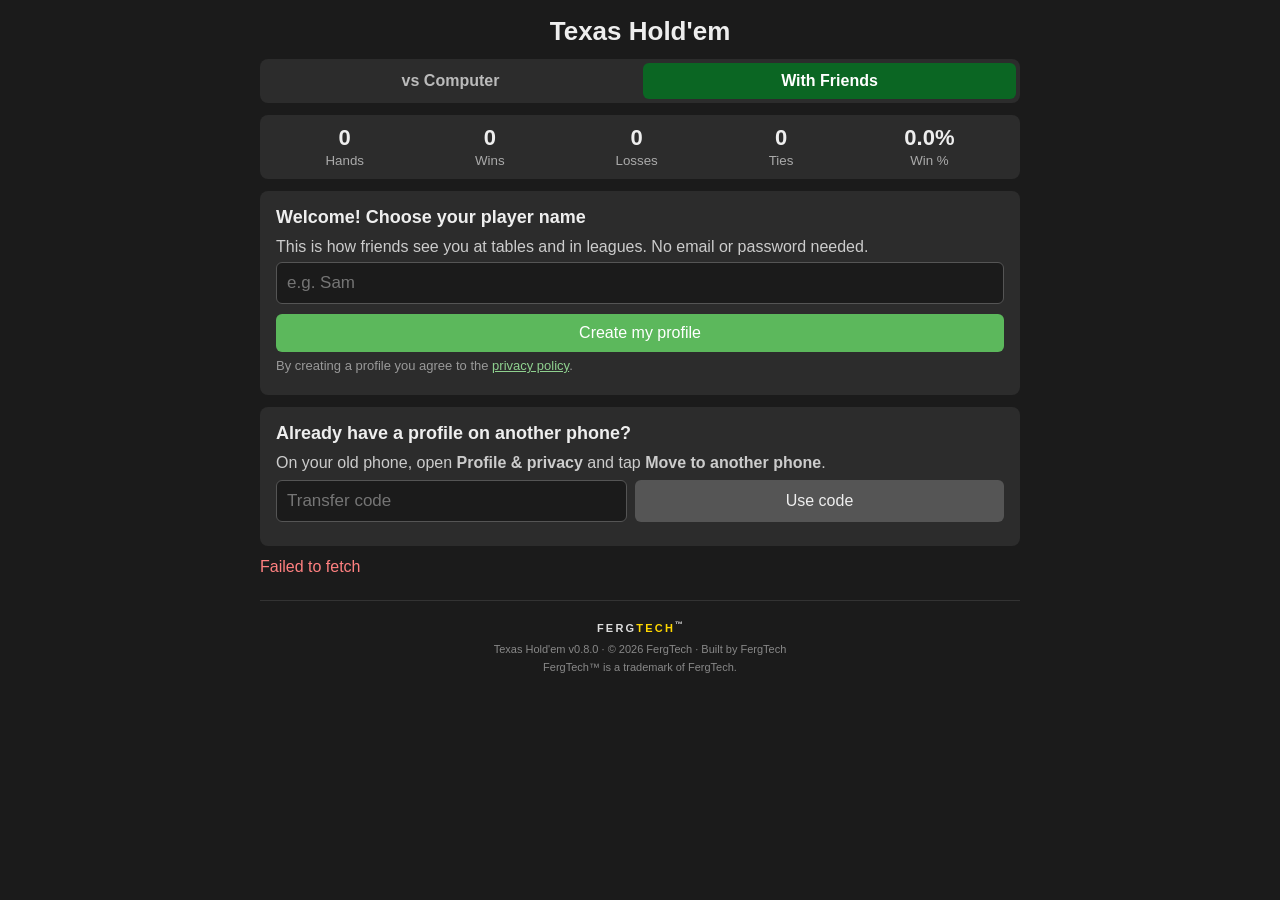
==== commit 31146271: "Standard poker controls, scaled chips, pot sizes and pre-actions (v0.8.0) - One action row: Fold | C" ====
--- a/friends.html
+++ b/friends.html
@@ -222,12 +222,18 @@
 
     <div class="message" id="message"></div>
 
+    <div id="bet-panel"></div>
     <div class="controls" id="controls">
       <button id="fold-btn">Fold</button>
       <button id="call-btn">Check</button>
+      <button id="raise-btn">Raise</button>
       <button id="rebuy-btn" hidden>Rebuy 1000</button>
     </div>
-    <div id="bet-panel"></div>
+    <div class="controls pre-actions" id="pre-row" hidden>
+      <button type="button" data-pre="checkfold" aria-pressed="false">Check/Fold</button>
+      <button type="button" data-pre="check" aria-pressed="false">Check</button>
+      <button type="button" data-pre="callany" aria-pressed="false">Call any</button>
+    </div>
 
     <div class="log"><ul id="log"></ul></div>
 
--- a/style.css
+++ b/style.css
@@ -70,12 +70,15 @@
 .chip-yellow { background: #f2c230; color: #222; }
 .chip-yellow span { text-shadow: none; border-color: rgba(0,0,0,.25); }
 .chip-yellow::before { border-color: rgba(120,80,0,.6); }
-.bet-actions { display: flex; gap: 8px; }
-.bet-actions button { padding: 14px 6px; font-size: 16px; }
-.bet-actions .bet-clear { flex: 1; }
-.bet-actions .bet-allin { flex: 1; background: #8b1a1a; color: #fff; }
-.bet-actions .bet-confirm { flex: 2; background: #f0ad4e; color: #111; font-weight: bold; }
-.bet-panel.off .bet-actions button:disabled { opacity: 1; }
+.bet-quick { display: flex; gap: 6px; margin-bottom: 10px; }
+.bet-quick button { flex: 1; padding: 10px 4px; font-size: 14px; }
+.bet-quick .bet-allin { background: #8b1a1a; color: #fff; }
+.bet-panel.off .bet-quick button:disabled { opacity: 1; }
+#raise-btn { font-weight: bold; }
+/* Pre-actions while waiting for your turn (friends games) */
+.pre-actions button { background: #333; color: #ddd; border: 2px solid #555; }
+.pre-actions button[aria-pressed="true"] { background: #1f4d2b; border-color: #5cb85c; color: #fff; }
+.pre-actions button[aria-pressed="true"]::before { content: "✓ "; }
 @media (prefers-reduced-motion: reduce) { .chip, .bet-panel { transition: none; } }
 
 /* Page switcher */
